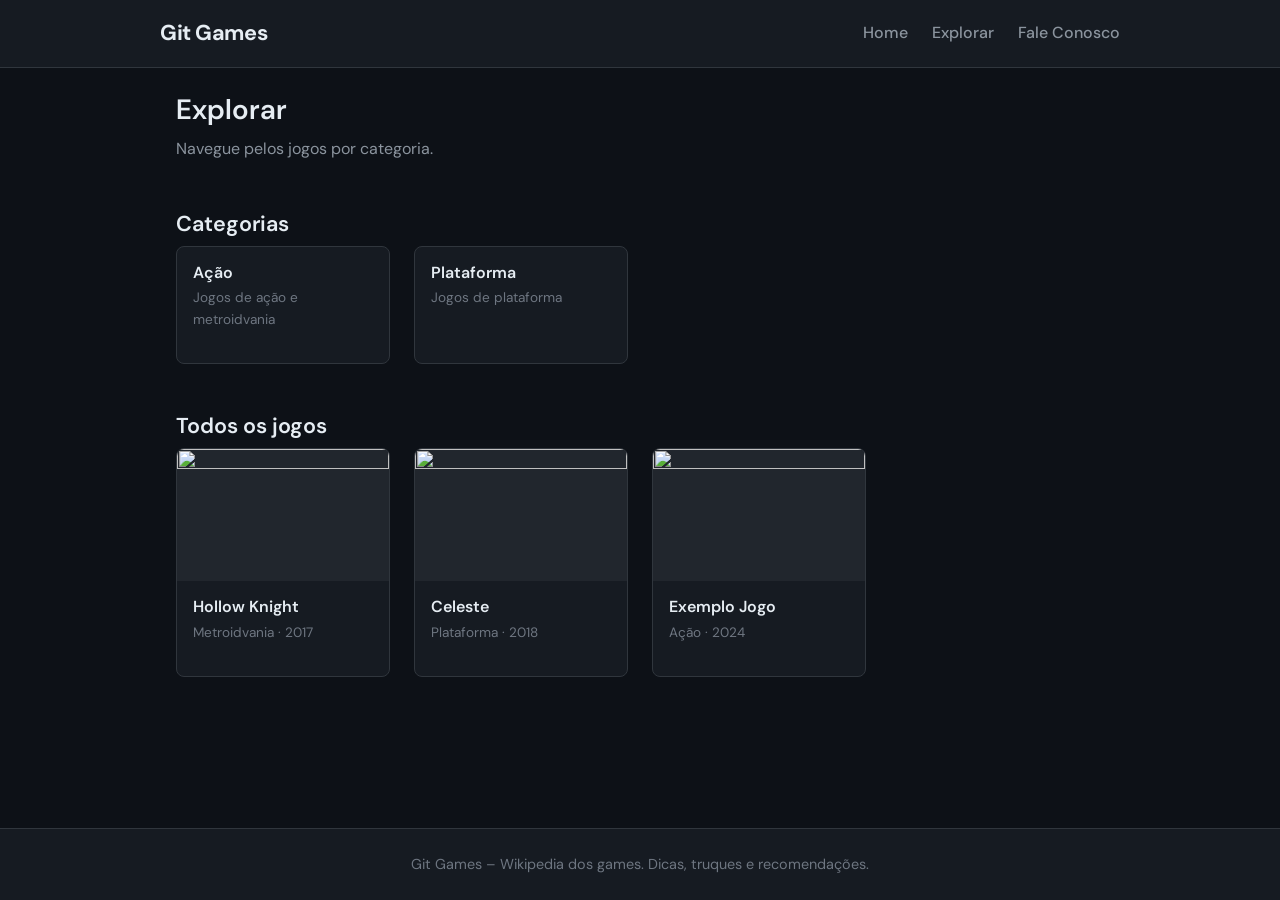
==== explorar.html @ 00e06aad "refactory\" ====
<!DOCTYPE html>
<html lang="pt-BR">
  <head>
    <meta charset="UTF-8">
    <meta name="viewport" content="width=device-width, initial-scale=1">
    <title>Explorar – Git Games</title>
    <link rel="stylesheet" href="css/styles.css">
  </head>
  <body>
    <header class="site-header">
      <div class="site-header-inner">
        <a href="index.html" class="site-logo">Git Games</a>
        <nav class="site-nav">
          <a href="index.html">Home</a>
          <a href="explorar.html">Explorar</a>
          <a href="fale-conosco.html">Fale Conosco</a>
        </nav>
      </div>
    </header>

    <main>
      <section class="page-section">
        <h1>Explorar</h1>
        <p>Navegue pelos jogos por categoria.</p>
      </section>

      <section class="page-section">
        <h2>Categorias</h2>
        <div class="card-grid">
          <a href="categorias/acao.html" class="game-card">
            <div class="game-card-body">
              <h3 class="game-card-title">Ação</h3>
              <p class="game-card-meta">Jogos de ação e metroidvania</p>
            </div>
          </a>
          <a href="categorias/plataforma.html" class="game-card">
            <div class="game-card-body">
              <h3 class="game-card-title">Plataforma</h3>
              <p class="game-card-meta">Jogos de plataforma</p>
            </div>
          </a>
        </div>
      </section>

      <section class="page-section">
        <h2>Todos os jogos</h2>
        <div class="card-grid">
          <a href="jogos/hollow-knight.html" class="game-card">
            <img class="game-card-image" src="https://placehold.co/320x200/161b22/a371f7?text=Hollow+Knight" alt="">
            <div class="game-card-body">
              <h3 class="game-card-title">Hollow Knight</h3>
              <p class="game-card-meta">Metroidvania · 2017</p>
            </div>
          </a>
          <a href="jogos/celeste.html" class="game-card">
            <img class="game-card-image" src="https://placehold.co/320x200/161b22/3fb950?text=Celeste" alt="">
            <div class="game-card-body">
              <h3 class="game-card-title">Celeste</h3>
              <p class="game-card-meta">Plataforma · 2018</p>
            </div>
          </a>
          <a href="jogos/exemplo-jogo.html" class="game-card">
            <img class="game-card-image" src="https://placehold.co/320x200/161b22/58a6ff?text=Exemplo+Jogo" alt="">
            <div class="game-card-body">
              <h3 class="game-card-title">Exemplo Jogo</h3>
              <p class="game-card-meta">Ação · 2024</p>
            </div>
          </a>
        </div>
      </section>
    </main>

    <footer class="site-footer">
      <div class="site-footer-inner">
        Git Games – Wikipedia dos games. Dicas, truques e recomendações.
      </div>
    </footer>
  </body>
</html>
---- css/styles.css ----
/* ============================================
   GIT Games – Design system (tema escuro)
   ============================================ */

@import url("https://fonts.googleapis.com/css2?family=DM+Sans:ital,opsz,wght@0,9..40,400;0,9..40,500;0,9..40,600;0,9..40,700;1,9..40,400&display=swap");

/* --- Variáveis --- */
:root {
  /* Cores de fundo */
  --bg-page: #0d1117;
  --bg-card: #161b22;
  --bg-card-hover: #21262d;
  /* Acentos */
  --accent-blue: #58a6ff;
  --accent-purple: #a371f7;
  --accent-green: #3fb950;
  --accent-orange: #d29922;
  /* Texto */
  --text-primary: #e6edf3;
  --text-secondary: #8b949e;
  --text-muted: #6e7681;
  /* Bordas */
  --border: #30363d;
  --border-muted: #21262d;
  /* Espaçamento */
  --space-xs: 0.25rem;
  --space-sm: 0.5rem;
  --space-md: 1rem;
  --space-lg: 1.5rem;
  --space-xl: 2rem;
  --space-2xl: 3rem;
  /* Tipografia */
  --font-sans: "DM Sans", "Inter", system-ui, sans-serif;
  --font-mono: ui-monospace, monospace;
  /* Raios e sombras */
  --radius-sm: 6px;
  --radius-md: 8px;
  --radius-lg: 12px;
  --shadow-card: 0 1px 3px rgba(0, 0, 0, 0.3);
  /* Largura de conteúdo */
  --content-max: 720px;
  --wide-max: 960px;
}

/* --- Base --- */
*, *::before, *::after { box-sizing: border-box; }

html {
  scroll-behavior: smooth;
}

body {
  font-family: var(--font-sans);
  background: var(--bg-page);
  color: var(--text-primary);
  margin: 0;
  line-height: 1.6;
  min-height: 100vh;
  display: flex;
  flex-direction: column;
}

main {
  flex: 1;
  width: 100%;
  max-width: var(--wide-max);
  margin: 0 auto;
  padding: var(--space-lg) var(--space-md);
}

a {
  color: var(--accent-blue);
  text-decoration: none;
}

a:hover {
  text-decoration: underline;
}

h1, h2, h3, h4 {
  margin-top: 0;
  margin-bottom: var(--space-sm);
  font-weight: 600;
  line-height: 1.3;
}

h1 { font-size: 1.75rem; }
h2 { font-size: 1.35rem; color: var(--text-primary); }
h3 { font-size: 1.15rem; }

p {
  margin: 0 0 var(--space-md);
  color: var(--text-secondary);
}

/* --- Header --- */
.site-header {
  background: var(--bg-card);
  border-bottom: 1px solid var(--border);
  padding: var(--space-md) var(--space-lg);
  position: sticky;
  top: 0;
  z-index: 100;
}

.site-header-inner {
  max-width: var(--wide-max);
  margin: 0 auto;
  display: flex;
  align-items: center;
  justify-content: space-between;
  gap: var(--space-lg);
  flex-wrap: wrap;
}

.site-logo {
  font-size: 1.35rem;
  font-weight: 700;
  color: var(--text-primary);
  text-decoration: none;
  letter-spacing: -0.02em;
}

.site-logo:hover {
  text-decoration: none;
  color: var(--accent-blue);
}

.site-nav {
  display: flex;
  align-items: center;
  gap: var(--space-lg);
}

.site-nav a {
  color: var(--text-secondary);
  font-weight: 500;
}

.site-nav a:hover {
  color: var(--accent-blue);
}

/* --- Footer --- */
.site-footer {
  background: var(--bg-card);
  border-top: 1px solid var(--border);
  padding: var(--space-lg);
  margin-top: auto;
}

.site-footer-inner {
  max-width: var(--wide-max);
  margin: 0 auto;
  text-align: center;
  color: var(--text-muted);
  font-size: 0.9rem;
}

.site-footer a {
  color: var(--accent-blue);
}

/* --- Cards (jogos) --- */
.card-grid {
  display: grid;
  grid-template-columns: repeat(auto-fill, minmax(200px, 1fr));
  gap: var(--space-lg);
}

.game-card {
  background: var(--bg-card);
  border: 1px solid var(--border);
  border-radius: var(--radius-md);
  overflow: hidden;
  transition: background-color 0.2s, border-color 0.2s;
  text-decoration: none;
  display: block;
  color: inherit;
}

.game-card:hover {
  background: var(--bg-card-hover);
  border-color: var(--accent-blue);
  text-decoration: none;
  color: inherit;
}

.game-card-image {
  width: 100%;
  aspect-ratio: 16 / 10;
  object-fit: cover;
  background: var(--border-muted);
}

.game-card-body {
  padding: var(--space-md);
}

.game-card-title {
  margin: 0 0 var(--space-xs);
  font-size: 1rem;
  font-weight: 600;
  color: var(--text-primary);
}

.game-card-meta {
  font-size: 0.85rem;
  color: var(--text-muted);
}

/* --- Badges (plataforma, gênero, ano) --- */
.badges {
  display: flex;
  flex-wrap: wrap;
  gap: var(--space-sm);
  margin-bottom: var(--space-md);
}

.badge {
  display: inline-block;
  padding: var(--space-xs) var(--space-sm);
  font-size: 0.8rem;
  font-weight: 500;
  border-radius: var(--radius-sm);
  background: var(--bg-card-hover);
  color: var(--text-secondary);
  border: 1px solid var(--border);
  text-decoration: none;
}

.badge:hover {
  border-color: var(--accent-blue);
  color: var(--accent-blue);
  text-decoration: none;
}

.badge--blue { background: rgba(88, 166, 255, 0.15); color: var(--accent-blue); border-color: transparent; }
.badge--purple { background: rgba(163, 113, 247, 0.15); color: var(--accent-purple); border-color: transparent; }
.badge--green { background: rgba(63, 185, 80, 0.15); color: var(--accent-green); border-color: transparent; }

/* --- Seções de página (wiki) --- */
.page-section {
  margin-bottom: var(--space-2xl);
}

.page-section-title {
  font-size: 1.1rem;
  color: var(--accent-blue);
  margin-bottom: var(--space-sm);
  padding-bottom: var(--space-xs);
  border-bottom: 1px solid var(--border);
}

/* --- Formulário / inputs --- */
.input-search {
  width: 100%;
  max-width: 320px;
  padding: var(--space-sm) var(--space-md);
  font-size: 1rem;
  font-family: var(--font-sans);
  color: var(--text-primary);
  background: var(--bg-card);
  border: 1px solid var(--border);
  border-radius: var(--radius-md);
}

.input-search::placeholder {
  color: var(--text-muted);
}

.input-search:focus {
  outline: none;
  border-color: var(--accent-blue);
}

/* --- Utilitários --- */
.visually-hidden {
  position: absolute;
  width: 1px;
  height: 1px;
  padding: 0;
  margin: -1px;
  overflow: hidden;
  clip: rect(0, 0, 0, 0);
  white-space: nowrap;
  border: 0;
}

.text-muted { color: var(--text-muted); font-size: 0.9rem; }
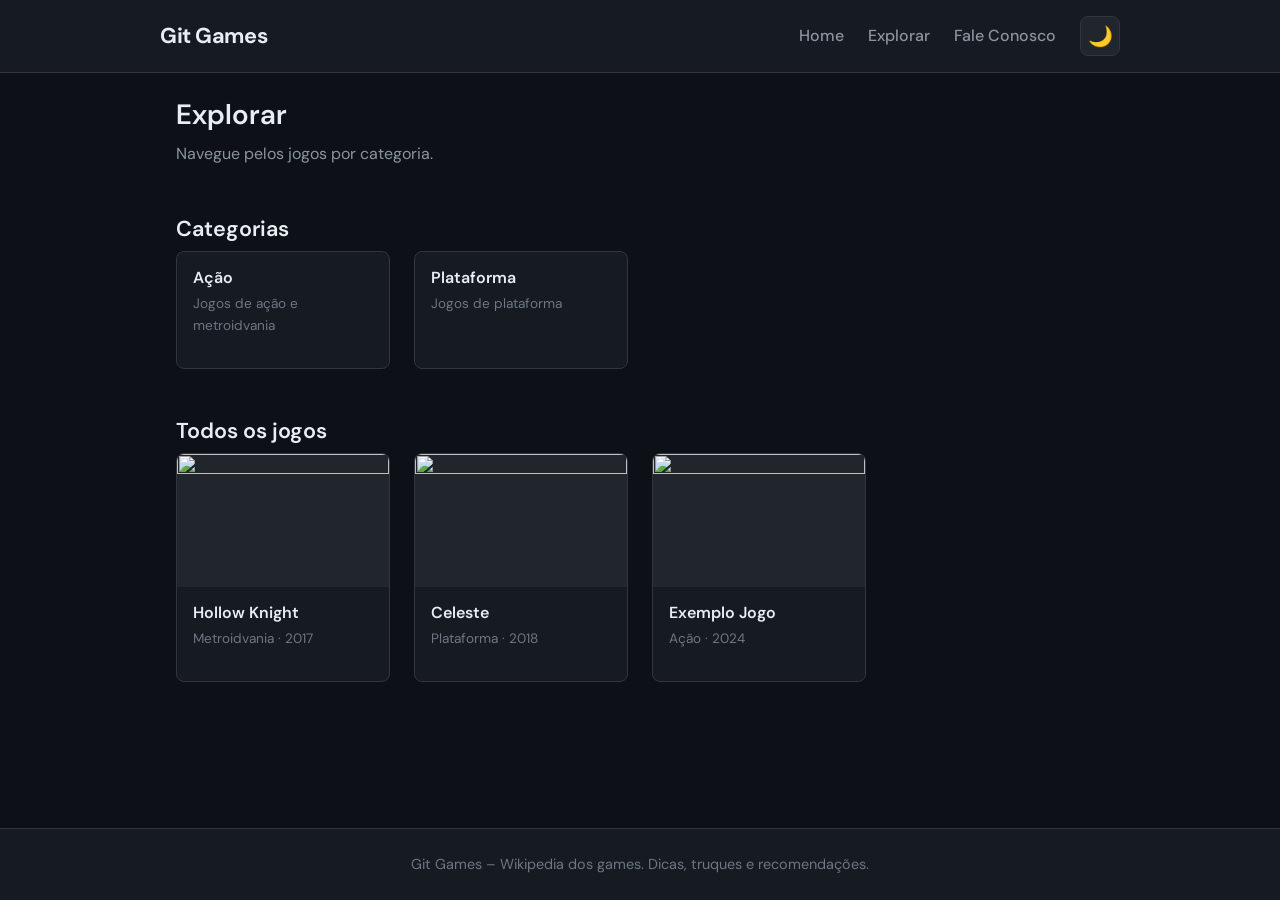
==== commit b669549f: "new site" ====
--- a/explorar.html
+++ b/explorar.html
@@ -14,6 +14,10 @@
           <a href="index.html">Home</a>
           <a href="explorar.html">Explorar</a>
           <a href="fale-conosco.html">Fale Conosco</a>
+          <button type="button" class="theme-toggle" id="theme-toggle" aria-label="Alternar tema claro/escuro" title="Alternar tema">
+            <span class="theme-icon theme-icon-moon" aria-hidden="true">🌙</span>
+            <span class="theme-icon theme-icon-sun" aria-hidden="true">☀️</span>
+          </button>
         </nav>
       </div>
     </header>
@@ -75,5 +79,6 @@
         Git Games – Wikipedia dos games. Dicas, truques e recomendações.
       </div>
     </footer>
+    <script src="js/main.js"></script>
   </body>
 </html>
--- a/css/styles.css
+++ b/css/styles.css
@@ -42,6 +42,20 @@
   --wide-max: 960px;
 }
 
+/* Tema claro (ativado pelo botão lua/sol) */
+[data-theme="light"],
+html.theme-light {
+  --bg-page: #f6f8fa;
+  --bg-card: #ffffff;
+  --bg-card-hover: #f0f2f5;
+  --text-primary: #1f2328;
+  --text-secondary: #424a53;
+  --text-muted: #656d76;
+  --border: #d0d7de;
+  --border-muted: #eaeef2;
+  --shadow-card: 0 1px 3px rgba(0, 0, 0, 0.08);
+}
+
 /* --- Base --- */
 *, *::before, *::after { box-sizing: border-box; }
 
@@ -139,6 +153,87 @@
 
 .site-nav a:hover {
   color: var(--accent-blue);
+}
+
+/* Botão tema (lua / sol) */
+.theme-toggle {
+  display: flex;
+  align-items: center;
+  justify-content: center;
+  width: 40px;
+  height: 40px;
+  padding: 0;
+  background: var(--bg-card-hover);
+  border: 1px solid var(--border);
+  border-radius: var(--radius-md);
+  cursor: pointer;
+  transition: background 0.2s, border-color 0.2s;
+}
+
+.theme-toggle:hover {
+  background: var(--border-muted);
+  border-color: var(--accent-blue);
+}
+
+.theme-icon {
+  font-size: 1.25rem;
+  line-height: 1;
+}
+
+/* Escuro: mostra sol (clique para ir para claro) */
+.theme-icon-sun {
+  display: none;
+}
+
+[data-theme="light"] .theme-icon-sun,
+.theme-light .theme-icon-sun {
+  display: inline;
+}
+
+[data-theme="light"] .theme-icon-moon,
+.theme-light .theme-icon-moon {
+  display: none;
+}
+
+/* --- Banners (monetização) --- */
+.banner-slot {
+  width: 100%;
+  max-width: var(--wide-max);
+  margin: 0 auto;
+  padding: var(--space-sm) var(--space-lg);
+  min-height: 90px;
+  display: flex;
+  align-items: center;
+  justify-content: center;
+}
+
+.banner-slot-inner {
+  width: 100%;
+  min-height: 70px;
+  background: var(--bg-card);
+  border: 1px dashed var(--border);
+  border-radius: var(--radius-md);
+  display: flex;
+  align-items: center;
+  justify-content: center;
+}
+
+.banner-slot-label {
+  font-size: 0.8rem;
+  color: var(--text-muted);
+}
+
+.banner-slot--top {
+  padding-top: var(--space-md);
+  padding-bottom: var(--space-sm);
+}
+
+.banner-slot--mid {
+  padding: var(--space-lg) var(--space-lg);
+}
+
+.banner-slot--bottom {
+  padding: var(--space-md) var(--space-lg);
 }
 
 /* --- Footer --- */
@@ -288,3 +383,97 @@
 }
 
 .text-muted { color: var(--text-muted); font-size: 0.9rem; }
+
+/* --- Tetris --- */
+.tetris-section {
+  margin-bottom: var(--space-2xl);
+}
+
+.tetris-intro {
+  margin-bottom: var(--space-md);
+  color: var(--text-secondary);
+}
+
+.tetris-wrap {
+  display: flex;
+  flex-wrap: wrap;
+  gap: var(--space-xl);
+  align-items: flex-start;
+}
+
+#tetris-canvas {
+  display: block;
+  background: var(--bg-card);
+  border: 2px solid var(--border);
+  border-radius: var(--radius-md);
+  outline: none;
+}
+
+#tetris-canvas:focus {
+  border-color: var(--accent-blue);
+}
+
+.tetris-sidebar {
+  display: flex;
+  flex-direction: column;
+  gap: var(--space-lg);
+  min-width: 160px;
+}
+
+.tetris-info p,
+.tetris-next p,
+.tetris-controls p {
+  margin: 0 0 var(--space-sm);
+  font-size: 0.9rem;
+}
+
+.tetris-info span,
+.tetris-level span,
+.tetris-lines span {
+  color: var(--accent-green);
+  font-variant-numeric: tabular-nums;
+}
+
+.tetris-next canvas {
+  display: block;
+  background: var(--bg-card);
+  border: 1px solid var(--border);
+  border-radius: var(--radius-sm);
+  margin-top: var(--space-xs);
+}
+
+.tetris-controls {
+  font-size: 0.8rem;
+  color: var(--text-muted);
+}
+
+.tetris-controls span {
+  display: block;
+  margin-bottom: var(--space-xs);
+}
+
+.tetris-btn {
+  padding: var(--space-sm) var(--space-md);
+  font-size: 1rem;
+  font-family: var(--font-sans);
+  font-weight: 600;
+  color: var(--bg-page);
+  background: var(--accent-green);
+  border: none;
+  border-radius: var(--radius-md);
+  cursor: pointer;
+  transition: background 0.2s, transform 0.1s;
+}
+
+.tetris-btn:hover {
+  background: #46c25c;
+}
+
+.tetris-btn:active {
+  transform: scale(0.98);
+}
+
+.tetris-btn:disabled {
+  opacity: 0.6;
+  cursor: not-allowed;
+}
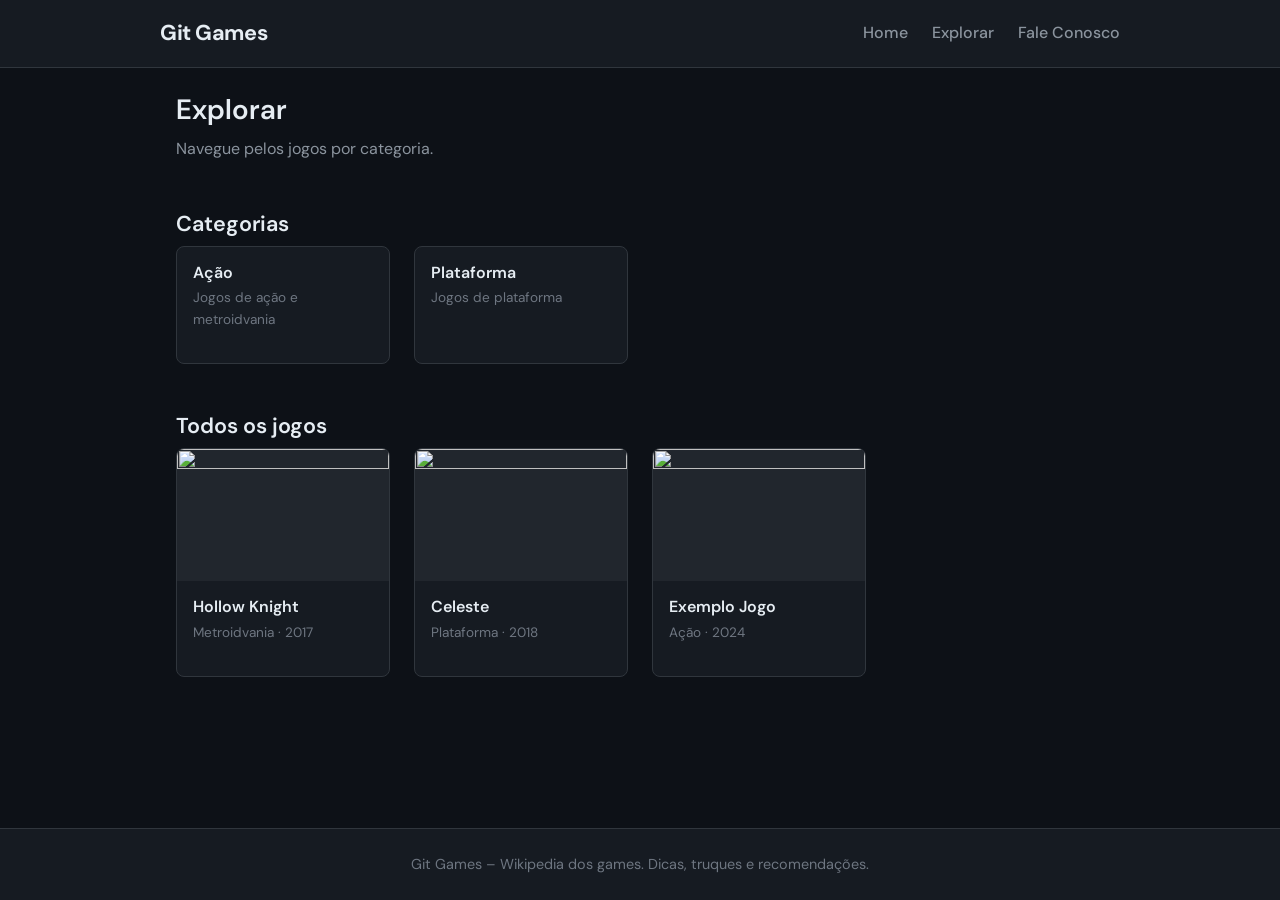
==== commit ef41682f: "Merge pull request #1 from FabielSantos/Externar_css Externar css" ====
--- a/explorar.html
+++ b/explorar.html
@@ -14,10 +14,6 @@
           <a href="index.html">Home</a>
           <a href="explorar.html">Explorar</a>
           <a href="fale-conosco.html">Fale Conosco</a>
-          <button type="button" class="theme-toggle" id="theme-toggle" aria-label="Alternar tema claro/escuro" title="Alternar tema">
-            <span class="theme-icon theme-icon-moon" aria-hidden="true">🌙</span>
-            <span class="theme-icon theme-icon-sun" aria-hidden="true">☀️</span>
-          </button>
         </nav>
       </div>
     </header>
@@ -79,6 +75,5 @@
         Git Games – Wikipedia dos games. Dicas, truques e recomendações.
       </div>
     </footer>
-    <script src="js/main.js"></script>
   </body>
 </html>
--- a/css/styles.css
+++ b/css/styles.css
@@ -42,20 +42,6 @@
   --wide-max: 960px;
 }
 
-/* Tema claro (ativado pelo botão lua/sol) */
-[data-theme="light"],
-html.theme-light {
-  --bg-page: #f6f8fa;
-  --bg-card: #ffffff;
-  --bg-card-hover: #f0f2f5;
-  --text-primary: #1f2328;
-  --text-secondary: #424a53;
-  --text-muted: #656d76;
-  --border: #d0d7de;
-  --border-muted: #eaeef2;
-  --shadow-card: 0 1px 3px rgba(0, 0, 0, 0.08);
-}
-
 /* --- Base --- */
 *, *::before, *::after { box-sizing: border-box; }
 
@@ -153,87 +139,6 @@
 
 .site-nav a:hover {
   color: var(--accent-blue);
-}
-
-/* Botão tema (lua / sol) */
-.theme-toggle {
-  display: flex;
-  align-items: center;
-  justify-content: center;
-  width: 40px;
-  height: 40px;
-  padding: 0;
-  background: var(--bg-card-hover);
-  border: 1px solid var(--border);
-  border-radius: var(--radius-md);
-  cursor: pointer;
-  transition: background 0.2s, border-color 0.2s;
-}
-
-.theme-toggle:hover {
-  background: var(--border-muted);
-  border-color: var(--accent-blue);
-}
-
-.theme-icon {
-  font-size: 1.25rem;
-  line-height: 1;
-}
-
-/* Escuro: mostra sol (clique para ir para claro) */
-.theme-icon-sun {
-  display: none;
-}
-
-[data-theme="light"] .theme-icon-sun,
-.theme-light .theme-icon-sun {
-  display: inline;
-}
-
-[data-theme="light"] .theme-icon-moon,
-.theme-light .theme-icon-moon {
-  display: none;
-}
-
-/* --- Banners (monetização) --- */
-.banner-slot {
-  width: 100%;
-  max-width: var(--wide-max);
-  margin: 0 auto;
-  padding: var(--space-sm) var(--space-lg);
-  min-height: 90px;
-  display: flex;
-  align-items: center;
-  justify-content: center;
-}
-
-.banner-slot-inner {
-  width: 100%;
-  min-height: 70px;
-  background: var(--bg-card);
-  border: 1px dashed var(--border);
-  border-radius: var(--radius-md);
-  display: flex;
-  align-items: center;
-  justify-content: center;
-}
-
-.banner-slot-label {
-  font-size: 0.8rem;
-  color: var(--text-muted);
-}
-
-.banner-slot--top {
-  padding-top: var(--space-md);
-  padding-bottom: var(--space-sm);
-}
-
-.banner-slot--mid {
-  padding: var(--space-lg) var(--space-lg);
-}
-
-.banner-slot--bottom {
-  padding: var(--space-md) var(--space-lg);
 }
 
 /* --- Footer --- */
@@ -383,97 +288,3 @@
 }
 
 .text-muted { color: var(--text-muted); font-size: 0.9rem; }
-
-/* --- Tetris --- */
-.tetris-section {
-  margin-bottom: var(--space-2xl);
-}
-
-.tetris-intro {
-  margin-bottom: var(--space-md);
-  color: var(--text-secondary);
-}
-
-.tetris-wrap {
-  display: flex;
-  flex-wrap: wrap;
-  gap: var(--space-xl);
-  align-items: flex-start;
-}
-
-#tetris-canvas {
-  display: block;
-  background: var(--bg-card);
-  border: 2px solid var(--border);
-  border-radius: var(--radius-md);
-  outline: none;
-}
-
-#tetris-canvas:focus {
-  border-color: var(--accent-blue);
-}
-
-.tetris-sidebar {
-  display: flex;
-  flex-direction: column;
-  gap: var(--space-lg);
-  min-width: 160px;
-}
-
-.tetris-info p,
-.tetris-next p,
-.tetris-controls p {
-  margin: 0 0 var(--space-sm);
-  font-size: 0.9rem;
-}
-
-.tetris-info span,
-.tetris-level span,
-.tetris-lines span {
-  color: var(--accent-green);
-  font-variant-numeric: tabular-nums;
-}
-
-.tetris-next canvas {
-  display: block;
-  background: var(--bg-card);
-  border: 1px solid var(--border);
-  border-radius: var(--radius-sm);
-  margin-top: var(--space-xs);
-}
-
-.tetris-controls {
-  font-size: 0.8rem;
-  color: var(--text-muted);
-}
-
-.tetris-controls span {
-  display: block;
-  margin-bottom: var(--space-xs);
-}
-
-.tetris-btn {
-  padding: var(--space-sm) var(--space-md);
-  font-size: 1rem;
-  font-family: var(--font-sans);
-  font-weight: 600;
-  color: var(--bg-page);
-  background: var(--accent-green);
-  border: none;
-  border-radius: var(--radius-md);
-  cursor: pointer;
-  transition: background 0.2s, transform 0.1s;
-}
-
-.tetris-btn:hover {
-  background: #46c25c;
-}
-
-.tetris-btn:active {
-  transform: scale(0.98);
-}
-
-.tetris-btn:disabled {
-  opacity: 0.6;
-  cursor: not-allowed;
-}
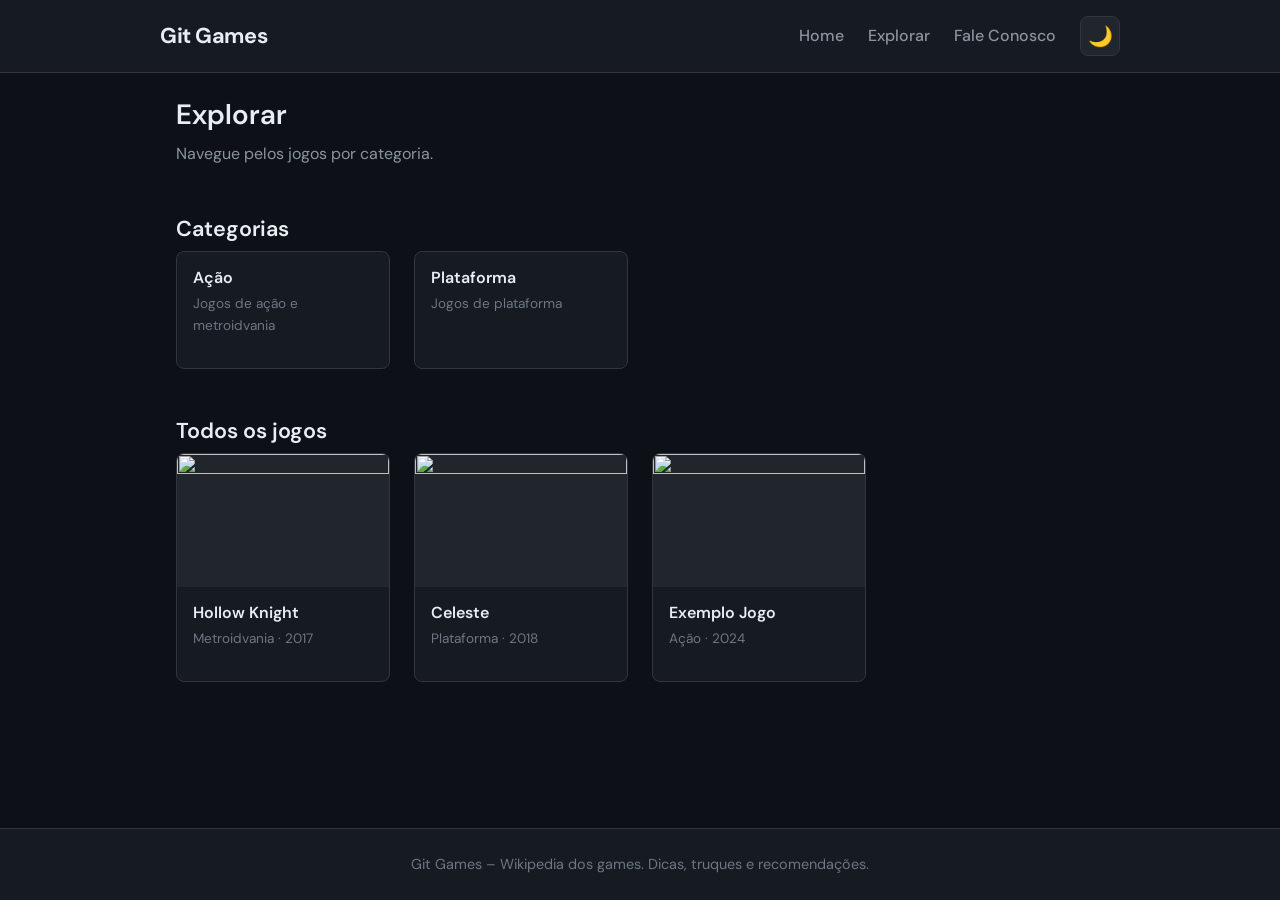
==== commit d92506c7: "Merge pull request #2 from FabielSantos/Externar_css Externar css" ====
--- a/explorar.html
+++ b/explorar.html
@@ -14,6 +14,10 @@
           <a href="index.html">Home</a>
           <a href="explorar.html">Explorar</a>
           <a href="fale-conosco.html">Fale Conosco</a>
+          <button type="button" class="theme-toggle" id="theme-toggle" aria-label="Alternar tema claro/escuro" title="Alternar tema">
+            <span class="theme-icon theme-icon-moon" aria-hidden="true">🌙</span>
+            <span class="theme-icon theme-icon-sun" aria-hidden="true">☀️</span>
+          </button>
         </nav>
       </div>
     </header>
@@ -75,5 +79,6 @@
         Git Games – Wikipedia dos games. Dicas, truques e recomendações.
       </div>
     </footer>
+    <script src="js/main.js"></script>
   </body>
 </html>
--- a/css/styles.css
+++ b/css/styles.css
@@ -42,6 +42,20 @@
   --wide-max: 960px;
 }
 
+/* Tema claro (ativado pelo botão lua/sol) */
+[data-theme="light"],
+html.theme-light {
+  --bg-page: #f6f8fa;
+  --bg-card: #ffffff;
+  --bg-card-hover: #f0f2f5;
+  --text-primary: #1f2328;
+  --text-secondary: #424a53;
+  --text-muted: #656d76;
+  --border: #d0d7de;
+  --border-muted: #eaeef2;
+  --shadow-card: 0 1px 3px rgba(0, 0, 0, 0.08);
+}
+
 /* --- Base --- */
 *, *::before, *::after { box-sizing: border-box; }
 
@@ -139,6 +153,87 @@
 
 .site-nav a:hover {
   color: var(--accent-blue);
+}
+
+/* Botão tema (lua / sol) */
+.theme-toggle {
+  display: flex;
+  align-items: center;
+  justify-content: center;
+  width: 40px;
+  height: 40px;
+  padding: 0;
+  background: var(--bg-card-hover);
+  border: 1px solid var(--border);
+  border-radius: var(--radius-md);
+  cursor: pointer;
+  transition: background 0.2s, border-color 0.2s;
+}
+
+.theme-toggle:hover {
+  background: var(--border-muted);
+  border-color: var(--accent-blue);
+}
+
+.theme-icon {
+  font-size: 1.25rem;
+  line-height: 1;
+}
+
+/* Escuro: mostra sol (clique para ir para claro) */
+.theme-icon-sun {
+  display: none;
+}
+
+[data-theme="light"] .theme-icon-sun,
+.theme-light .theme-icon-sun {
+  display: inline;
+}
+
+[data-theme="light"] .theme-icon-moon,
+.theme-light .theme-icon-moon {
+  display: none;
+}
+
+/* --- Banners (monetização) --- */
+.banner-slot {
+  width: 100%;
+  max-width: var(--wide-max);
+  margin: 0 auto;
+  padding: var(--space-sm) var(--space-lg);
+  min-height: 90px;
+  display: flex;
+  align-items: center;
+  justify-content: center;
+}
+
+.banner-slot-inner {
+  width: 100%;
+  min-height: 70px;
+  background: var(--bg-card);
+  border: 1px dashed var(--border);
+  border-radius: var(--radius-md);
+  display: flex;
+  align-items: center;
+  justify-content: center;
+}
+
+.banner-slot-label {
+  font-size: 0.8rem;
+  color: var(--text-muted);
+}
+
+.banner-slot--top {
+  padding-top: var(--space-md);
+  padding-bottom: var(--space-sm);
+}
+
+.banner-slot--mid {
+  padding: var(--space-lg) var(--space-lg);
+}
+
+.banner-slot--bottom {
+  padding: var(--space-md) var(--space-lg);
 }
 
 /* --- Footer --- */
@@ -288,3 +383,97 @@
 }
 
 .text-muted { color: var(--text-muted); font-size: 0.9rem; }
+
+/* --- Tetris --- */
+.tetris-section {
+  margin-bottom: var(--space-2xl);
+}
+
+.tetris-intro {
+  margin-bottom: var(--space-md);
+  color: var(--text-secondary);
+}
+
+.tetris-wrap {
+  display: flex;
+  flex-wrap: wrap;
+  gap: var(--space-xl);
+  align-items: flex-start;
+}
+
+#tetris-canvas {
+  display: block;
+  background: var(--bg-card);
+  border: 2px solid var(--border);
+  border-radius: var(--radius-md);
+  outline: none;
+}
+
+#tetris-canvas:focus {
+  border-color: var(--accent-blue);
+}
+
+.tetris-sidebar {
+  display: flex;
+  flex-direction: column;
+  gap: var(--space-lg);
+  min-width: 160px;
+}
+
+.tetris-info p,
+.tetris-next p,
+.tetris-controls p {
+  margin: 0 0 var(--space-sm);
+  font-size: 0.9rem;
+}
+
+.tetris-info span,
+.tetris-level span,
+.tetris-lines span {
+  color: var(--accent-green);
+  font-variant-numeric: tabular-nums;
+}
+
+.tetris-next canvas {
+  display: block;
+  background: var(--bg-card);
+  border: 1px solid var(--border);
+  border-radius: var(--radius-sm);
+  margin-top: var(--space-xs);
+}
+
+.tetris-controls {
+  font-size: 0.8rem;
+  color: var(--text-muted);
+}
+
+.tetris-controls span {
+  display: block;
+  margin-bottom: var(--space-xs);
+}
+
+.tetris-btn {
+  padding: var(--space-sm) var(--space-md);
+  font-size: 1rem;
+  font-family: var(--font-sans);
+  font-weight: 600;
+  color: var(--bg-page);
+  background: var(--accent-green);
+  border: none;
+  border-radius: var(--radius-md);
+  cursor: pointer;
+  transition: background 0.2s, transform 0.1s;
+}
+
+.tetris-btn:hover {
+  background: #46c25c;
+}
+
+.tetris-btn:active {
+  transform: scale(0.98);
+}
+
+.tetris-btn:disabled {
+  opacity: 0.6;
+  cursor: not-allowed;
+}
